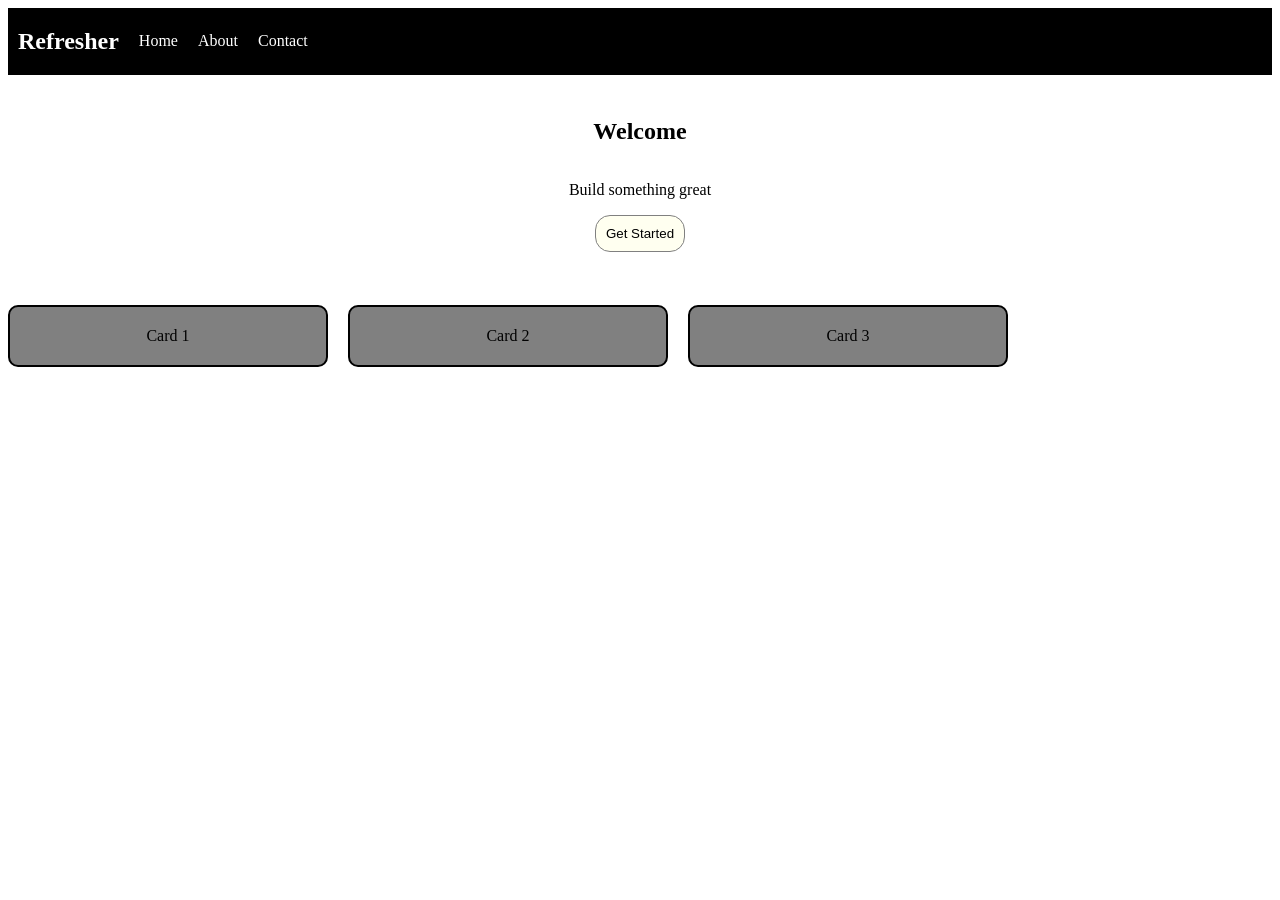
==== index.html @ ae72a5f6 "Renamed to index" ====
<html lang="en">
    <head>
        <meta charset="UTF-8">
        <title>Refresher for HTML and CSS</title>
        <link rel="stylesheet" href="style.css">
    </head>

    <body>
        <nav class="navbar">
            <h2>Refresher</h2>
            <div class="links">
                <a href="#">Home</a>
                <a href="#">About</a>
                <a href="#">Contact</a>
            </div>
        </nav>

        <section class="main">
            <h1>Welcome</h1>
            <p>Build something great</p>
            <button class="button">Get Started</button>
        </section>

        <section class="card-container">
            <div class="card">Card 1</div>
            <div class="card">Card 2</div>
            <div class="card">Card 3</div>
        </section>

    </body>
</html>
---- style.css ----
.navbar {
    background-color: black;
    padding-inline-start: 10px;
    display: flex;
    color: white;
    flex-direction: row;
    align-items: center;
    gap: 20px;
}

.links {
    display: flex;
    gap: 20px;
}

a {
    color: inherit;
    text-decoration: none;
}

.main {
    min-height: 200px;
    display: flex;
    flex-direction: column;
    justify-content: center;
    align-items: center;
}

.card-container {
    width: 90%;
    max-width: 1000px;
    margin-top: 30px;
    display: grid;
    grid-template-columns: 1fr;
    gap: 20px;
}

.card {
    padding: 20px;
    border: 2px solid black;
    border-radius: 10px;
    background-color: grey;
    text-align: center;
}

@media (min-width: 768px) {
    .card-container {
        grid-template-columns: repeat(3, 1fr);
    }
}

.button {
    background-color: ivory;
    cursor: pointer;
    border-radius: 15px;
    padding: 10px;
    border: 1px solid grey;
    transition: background-color 0.3s, box-shadow 0.4s;
}

.button:hover {
    background-color: lightblue;
    box-shadow: 0 5px 5px 0 rgba(0, 0, 0, 0.5);
}
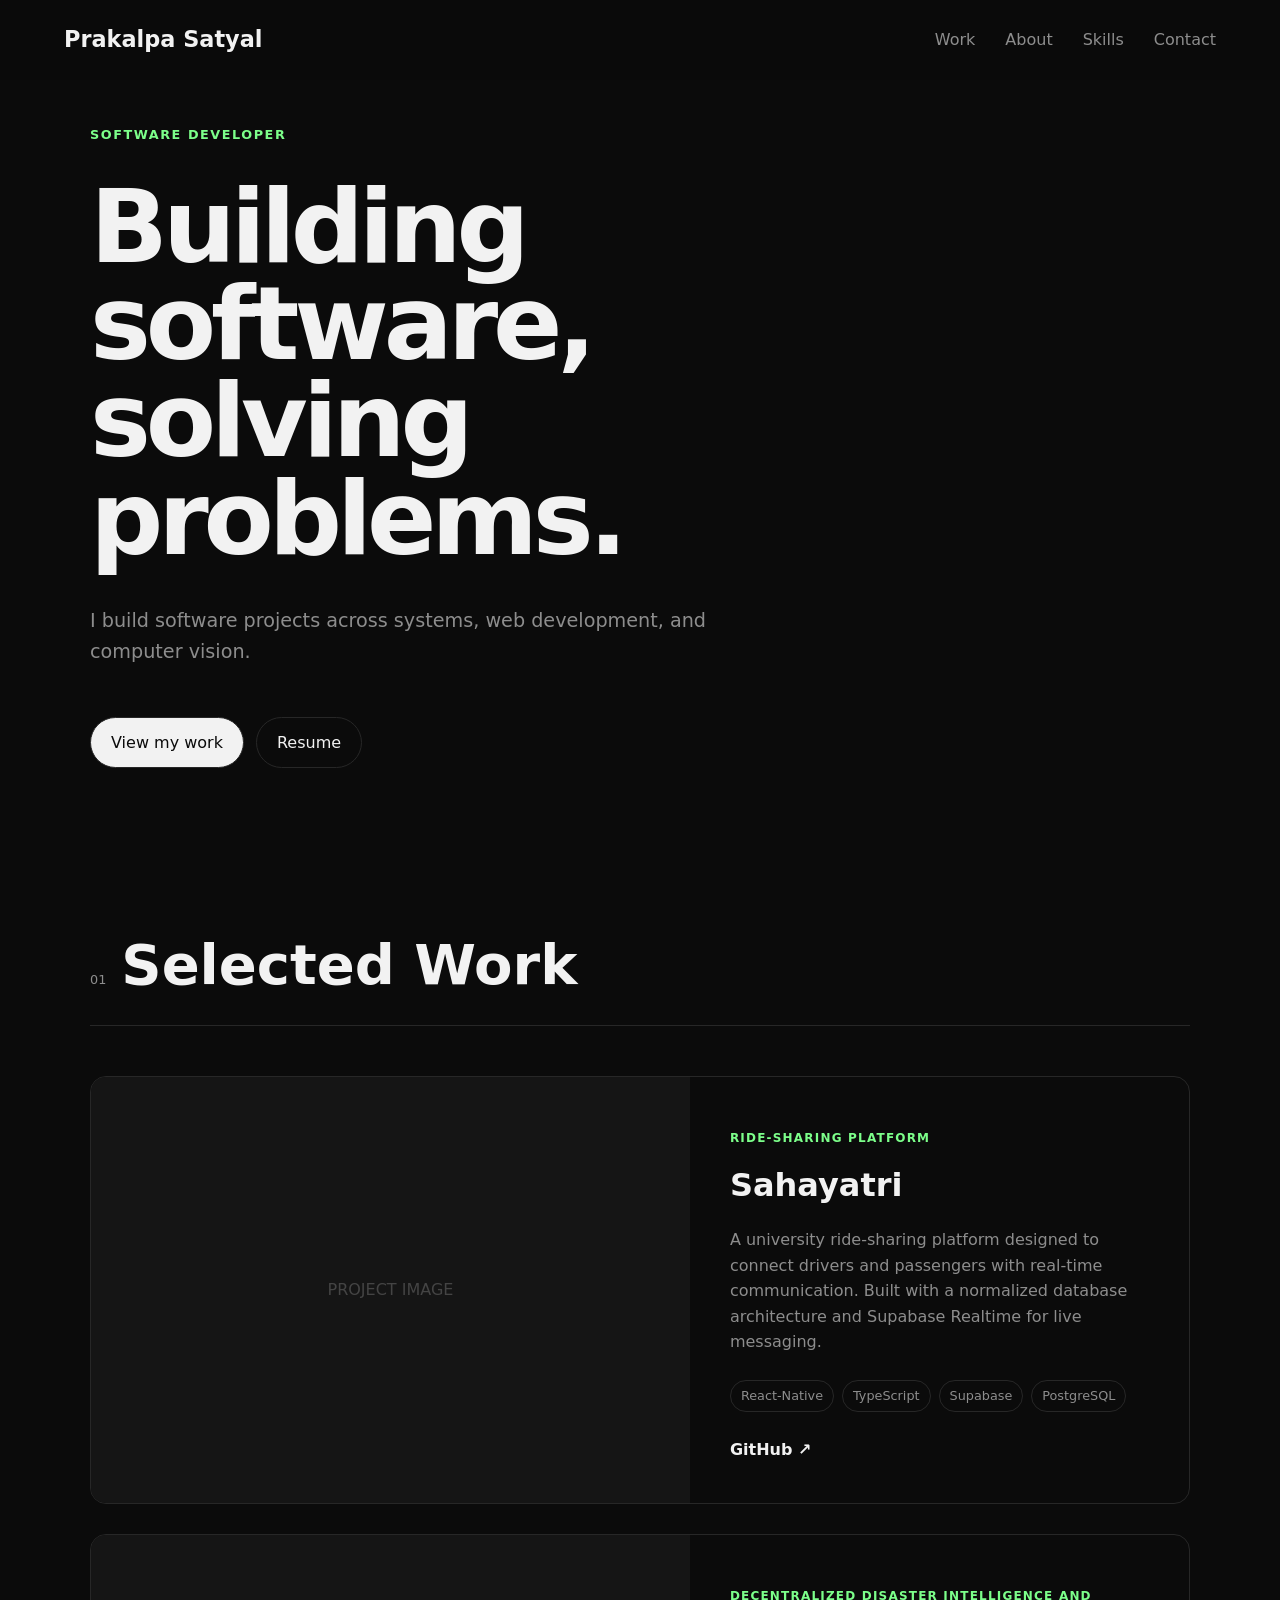
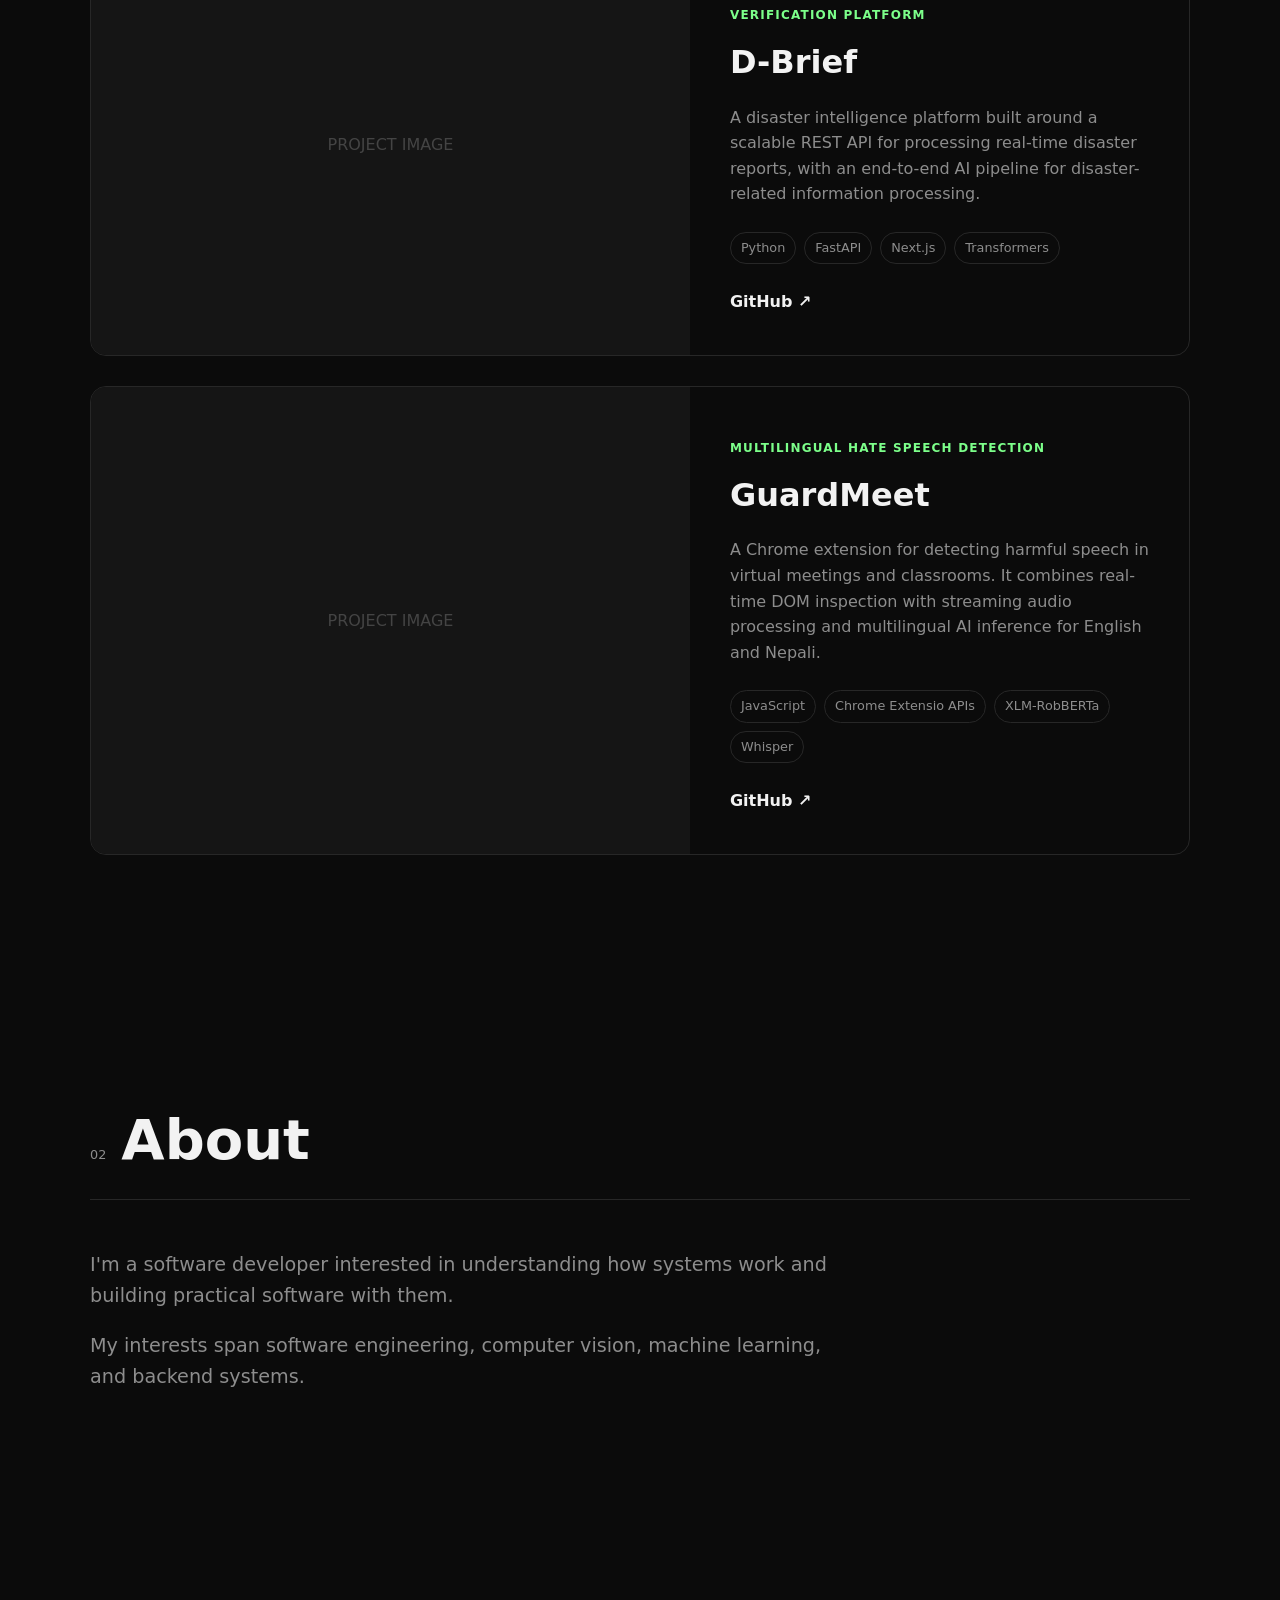
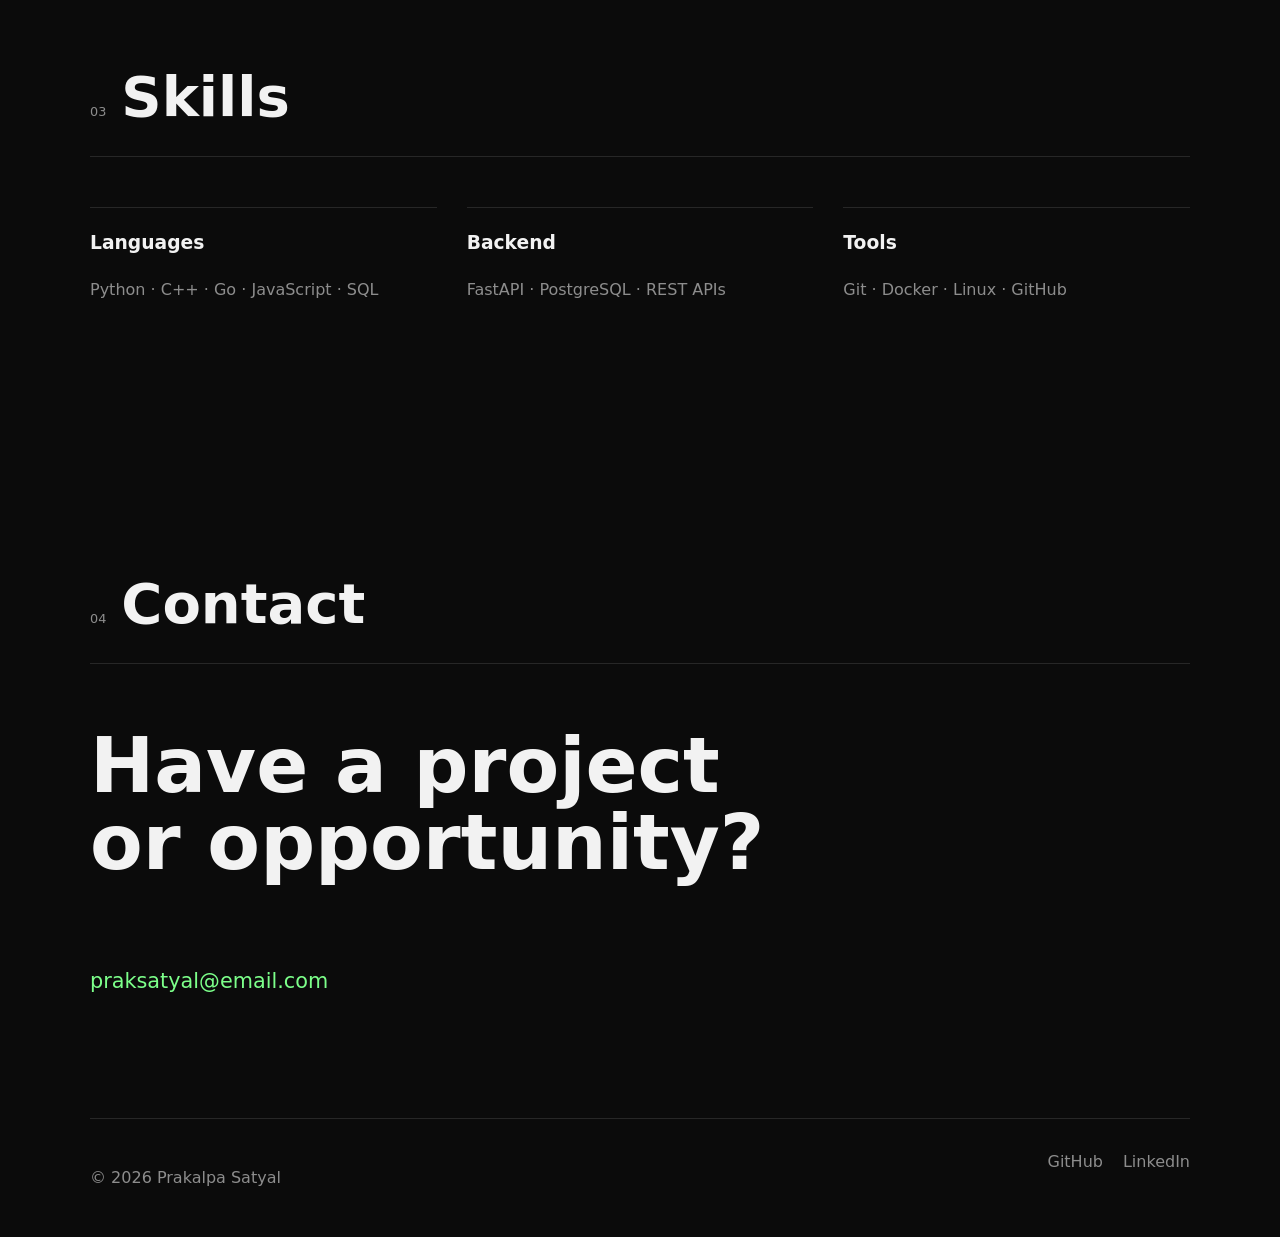
==== commit ac061fea: "Updated to match" ====
--- a/index.html
+++ b/index.html
@@ -1,31 +1,266 @@
+<!DOCTYPE html>
 <html lang="en">
-    <head>
-        <meta charset="UTF-8">
-        <title>Refresher for HTML and CSS</title>
-        <link rel="stylesheet" href="style.css">
-    </head>
-
-    <body>
-        <nav class="navbar">
-            <h2>Refresher</h2>
-            <div class="links">
-                <a href="#">Home</a>
-                <a href="#">About</a>
-                <a href="#">Contact</a>
-            </div>
+<head>
+    <meta charset="UTF-8">
+    <meta
+        name="viewport"
+        content="width=device-width, initial-scale=1.0"
+    >
+
+    <meta
+        name="description"
+        content="Prakalpa's personal portfolio."
+    >
+
+    <title>Portfolio</title>
+
+    <link rel="stylesheet" href="style.css">
+    <script src="script.js" defer></script>
+</head>
+
+<body>
+
+    <header class="navbar">
+        <a href="#" class="logo">Prakalpa Satyal</a>
+
+        <nav>
+            <a href="#work">Work</a>
+            <a href="#about">About</a>
+            <a href="#skills">Skills</a>
+            <a href="#contact">Contact</a>
         </nav>
-
-        <section class="main">
-            <h1>Welcome</h1>
-            <p>Build something great</p>
-            <button class="button">Get Started</button>
-        </section>
-
-        <section class="card-container">
-            <div class="card">Card 1</div>
-            <div class="card">Card 2</div>
-            <div class="card">Card 3</div>
-        </section>
-
-    </body>
-</html>
+    </header>
+
+
+    <main>
+
+        <section class="hero">
+            <p class="eyebrow">SOFTWARE DEVELOPER</p>
+
+            <h1>
+                Building software,
+                solving problems.
+            </h1>
+
+            <p class="hero-description">
+                I build software projects across systems,
+                web development, and computer vision.
+            </p>
+
+            <div class="hero-actions">
+                <a href="#work" class="button primary">
+                    View my work
+                </a>
+
+                <a href="resume.pdf" class="button">
+                    Resume
+                </a>
+            </div>
+        </section>
+
+        <section id="work" class="section">
+
+            <div class="section-heading">
+                <span>01</span>
+                <h2>Selected Work</h2>
+            </div>
+
+            <div class="projects">
+
+                <article class="project">
+
+                    <div class="project-image">
+                        <span>PROJECT IMAGE</span>
+                    </div>
+
+                    <div class="project-content">
+
+                        <p class="project-type">
+                            RIDE-SHARING PLATFORM
+                        </p>
+
+                        <h3>Sahayatri</h3>
+
+                        <p>
+                            A university ride-sharing platform designed to connect drivers 
+                            and passengers with real-time communication. Built with a normalized 
+                            database architecture and Supabase Realtime for live messaging.
+                        </p>
+
+                        <div class="tags">
+                            <span>React-Native</span>
+                            <span>TypeScript</span>
+                            <span>Supabase</span>
+                            <span>PostgreSQL</span>
+                        </div>
+
+                        <div class="project-links">
+                            <a href="#">GitHub ↗</a>
+                        </div>
+
+                    </div>
+
+                </article>
+
+
+                <article class="project">
+
+                    <div class="project-image">
+                        <span>PROJECT IMAGE</span>
+                    </div>
+
+                    <div class="project-content">
+
+                        <p class="project-type">
+                            DECENTRALIZED DISASTER INTELLIGENCE AND VERIFICATION PLATFORM
+                        </p>
+
+                        <h3>D-Brief</h3>
+
+                        <p>
+                            A disaster intelligence platform built around a scalable REST API 
+                            for processing real-time disaster reports, with an end-to-end 
+                            AI pipeline for disaster-related information processing.
+                        </p>
+
+                        <div class="tags">
+                            <span>Python</span>
+                            <span>FastAPI</span>
+                            <span>Next.js</span>
+                            <span>Transformers</span>
+                        </div>
+
+                        <div class="project-links">
+                            <a href="#">GitHub ↗</a>
+                        </div>
+
+                    </div>
+
+                </article>
+
+                <article class="project">
+
+                    <div class="project-image">
+                        <span>PROJECT IMAGE</span>
+                    </div>
+
+                    <div class="project-content">
+
+                        <p class="project-type">
+                            MULTILINGUAL HATE SPEECH DETECTION
+                        </p>
+
+                        <h3>GuardMeet</h3>
+
+                        <p>
+                            A Chrome extension for detecting harmful speech in virtual meetings 
+                            and classrooms. It combines real-time DOM inspection with streaming 
+                            audio processing and multilingual AI inference for English and Nepali.
+                        </p>
+
+                        <div class="tags">
+                            <span>JavaScript</span>
+                            <span>Chrome Extensio APIs</span>
+                            <span>XLM-RobBERTa</span>
+                            <span>Whisper</span>
+                        </div>
+
+                        <div class="project-links">
+                            <a href="#">GitHub ↗</a>
+                        </div>
+
+                    </div>
+
+                </article>
+
+            </div>
+        </section>
+
+        <section id="about" class="section about">
+
+            <div class="section-heading">
+                <span>02</span>
+                <h2>About</h2>
+            </div>
+
+            <div class="about-content">
+
+                <p>
+                    I'm a software developer interested in
+                    understanding how systems work and building
+                    practical software with them.
+                </p>
+
+                <p>
+                    My interests span software engineering,
+                    computer vision, machine learning, and
+                    backend systems.
+                </p>
+
+            </div>
+
+        </section>
+
+        <section id="skills" class="section">
+
+            <div class="section-heading">
+                <span>03</span>
+                <h2>Skills</h2>
+            </div>
+
+            <div class="skills">
+
+                <div>
+                    <h3>Languages</h3>
+                    <p>Python · C++ · Go · JavaScript · SQL</p>
+                </div>
+
+                <div>
+                    <h3>Backend</h3>
+                    <p>FastAPI · PostgreSQL · REST APIs</p>
+                </div>
+
+                <div>
+                    <h3>Tools</h3>
+                    <p>Git · Docker · Linux · GitHub</p>
+                </div>
+
+            </div>
+
+        </section>
+
+        <section id="contact" class="section contact">
+
+            <div class="section-heading">
+                <span>04</span>
+                <h2>Contact</h2>
+            </div>
+
+            <h2 class="contact-title">
+                Have a project
+                or opportunity?
+            </h2>
+
+            <a
+                class="contact-email"
+                href="mailto:praksatyal@email.com"
+            >
+                praksatyal@email.com
+            </a>
+
+        </section>
+
+    </main>
+
+
+    <footer>
+        <p>© 2026 Prakalpa Satyal</p>
+
+        <div>
+            <a href="#">GitHub</a>
+            <a href="#">LinkedIn</a>
+        </div>
+    </footer>
+
+</body>
+</html>
--- a/style.css
+++ b/style.css
@@ -1,16 +1,34 @@
-.navbar {
-    background-color: black;
-    padding-inline-start: 10px;
-    display: flex;
-    color: white;
-    flex-direction: row;
-    align-items: center;
-    gap: 20px;
-}
-
-.links {
-    display: flex;
-    gap: 20px;
+* {
+    box-sizing: border-box;
+}
+
+html {
+    scroll-behavior: smooth;
+}
+
+body {
+    margin: 0;
+
+    background: #0b0b0b;
+    color: #f2f2f2;
+
+    font-family:
+        Inter,
+        system-ui,
+        -apple-system,
+        BlinkMacSystemFont,
+        "Segoe UI",
+        sans-serif;
+
+    line-height: 1.6;
+}
+
+:root {
+    --bg: #0b0b0b;
+    --text: #f2f2f2;
+    --muted: #8d8d8d;
+    --border: #272727;
+    --accent: #7cff8a;
 }
 
 a {
@@ -18,47 +36,319 @@
     text-decoration: none;
 }
 
-.main {
-    min-height: 200px;
+a:hover {
+    color: var(--accent);
+}
+
+main {
+    width: min(1100px, 90%);
+    margin: 0 auto;
+    padding-top: 80px;
+}
+
+.section {
+    padding: 120px 0;
+}
+
+.navbar {
+    position: fixed;
+    top: 0;
+    left: 0;
+    width: 100%;
+    margin: 0 auto;
+
+    z-index: 1000;
+    min-height: 80px;
+    padding: 0 5%;
+
+    background: rgba(11, 11, 11, 0.85);
+    backdrop-filter: blur(10px);
+
+    transition: transform 0.3s ease;
+
+    display: flex;
+    justify-content: space-between;
+    align-items: center;
+}
+
+.navbar-hidden {
+    transform: translateY(-100%);
+}
+
+.logo {
+    font-size: 1.4rem;
+    font-weight: 700;
+}
+
+.navbar nav {
+    display: flex;
+    gap: 30px;
+
+    color: var(--muted);
+}
+
+.hero {
+    min-height: 80vh;
+
     display: flex;
     flex-direction: column;
     justify-content: center;
-    align-items: center;
-}
-
-.card-container {
-    width: 90%;
-    max-width: 1000px;
+
+    max-width: 850px;
+}
+
+.eyebrow {
+    color: var(--accent);
+
+    font-size: 0.8rem;
+    font-weight: 700;
+
+    letter-spacing: 0.12em;
+}
+
+.hero h1 {
+    margin: 20px 0;
+
+    max-width: 850px;
+
+    font-size: clamp(3rem, 8vw, 7rem);
+    line-height: 0.95;
+    letter-spacing: -0.05em;
+}
+
+.hero-description {
+    max-width: 650px;
+
+    color: var(--muted);
+
+    font-size: 1.2rem;
+}
+
+.hero-actions {
+    display: flex;
+    gap: 12px;
+
     margin-top: 30px;
+}
+
+.button {
+    padding: 12px 20px;
+
+    border: 1px solid var(--border);
+    border-radius: 999px;
+
+    transition:
+        transform 0.2s ease,
+        border-color 0.2s ease,
+        background-color 0.2s ease;
+}
+
+.button:hover {
+    transform: translateY(-2px);
+    border-color: var(--accent);
+}
+
+.button.primary {
+    background: var(--text);
+    color: var(--bg);
+}
+
+.section-heading {
+    display: flex;
+    align-items: baseline;
+    gap: 15px;
+
+    margin-bottom: 50px;
+
+    border-bottom: 1px solid var(--border);
+    padding-bottom: 15px;
+}
+
+.section-heading span {
+    color: var(--muted);
+    font-size: 0.8rem;
+}
+
+.section-heading h2 {
+    margin: 0;
+
+    font-size: clamp(2rem, 5vw, 3.5rem);
+}
+
+.projects {
     display: grid;
-    grid-template-columns: 1fr;
+    gap: 30px;
+}
+
+.project {
+    display: grid;
+    grid-template-columns: 1.2fr 1fr;
+
+    border: 1px solid var(--border);
+    border-radius: 16px;
+
+    overflow: hidden;
+
+    transition:
+        transform 0.25s ease,
+        border-color 0.25s ease;
+}
+
+.project:hover {
+    transform: translateY(-5px);
+    border-color: #444;
+}
+
+.project-image {
+    min-height: 350px;
+
+    display: grid;
+    place-items: center;
+
+    background: #151515;
+    color: #444;
+}
+
+.project-content {
+    padding: 40px;
+}
+
+.project-type {
+    color: var(--accent);
+
+    font-size: 0.75rem;
+    font-weight: 700;
+
+    letter-spacing: 0.1em;
+}
+
+.project h3 {
+    margin: 10px 0;
+
+    font-size: 2rem;
+}
+
+.project-content > p:not(.project-type) {
+    color: var(--muted);
+}
+
+.tags {
+    display: flex;
+    flex-wrap: wrap;
+    gap: 8px;
+
+    margin: 25px 0;
+}
+
+.tags span {
+    padding: 5px 10px;
+
+    border: 1px solid var(--border);
+    border-radius: 999px;
+
+    color: var(--muted);
+
+    font-size: 0.8rem;
+}
+
+.project-links {
+    display: flex;
     gap: 20px;
-}
-
-.card {
-    padding: 20px;
-    border: 2px solid black;
-    border-radius: 10px;
-    background-color: grey;
-    text-align: center;
-}
-
-@media (min-width: 768px) {
-    .card-container {
-        grid-template-columns: repeat(3, 1fr);
-    }
-}
-
-.button {
-    background-color: ivory;
-    cursor: pointer;
-    border-radius: 15px;
-    padding: 10px;
-    border: 1px solid grey;
-    transition: background-color 0.3s, box-shadow 0.4s;
-}
-
-.button:hover {
-    background-color: lightblue;
-    box-shadow: 0 5px 5px 0 rgba(0, 0, 0, 0.5);
-}
+
+    font-weight: 600;
+}
+
+.about-content {
+    max-width: 750px;
+
+    color: var(--muted);
+    font-size: 1.2rem;
+}
+
+.skills {
+    display: grid;
+    grid-template-columns: repeat(3, 1fr);
+    gap: 30px;
+}
+
+.skills > div {
+    padding-top: 20px;
+
+    border-top: 1px solid var(--border);
+}
+
+.skills h3 {
+    margin-top: 0;
+}
+
+.skills p {
+    color: var(--muted);
+}
+
+.contact-title {
+    max-width: 700px;
+
+    font-size: clamp(2.5rem, 6vw, 5rem);
+    line-height: 1;
+}
+
+.contact-email {
+    display: inline-block;
+
+    margin-top: 20px;
+
+    font-size: 1.3rem;
+    color: var(--accent);
+}
+
+footer {
+    width: min(1100px, 90%);
+    margin: 0 auto;
+
+    padding: 30px 0;
+
+    border-top: 1px solid var(--border);
+
+    display: flex;
+    justify-content: space-between;
+
+    color: var(--muted);
+}
+
+footer div {
+    display: flex;
+    gap: 20px;
+}
+
+@media (max-width: 700px) {
+
+    .navbar nav {
+        gap: 12px;
+        font-size: 0.9rem;
+    }
+
+    .hero {
+        min-height: 70vh;
+    }
+
+    .hero h1 {
+        font-size: clamp(3rem, 14vw, 5rem);
+    }
+
+    .project {
+        grid-template-columns: 1fr;
+    }
+
+    .project-image {
+        min-height: 220px;
+    }
+
+    .skills {
+        grid-template-columns: 1fr;
+    }
+
+    footer {
+        flex-direction: column;
+        gap: 20px;
+    }
+}
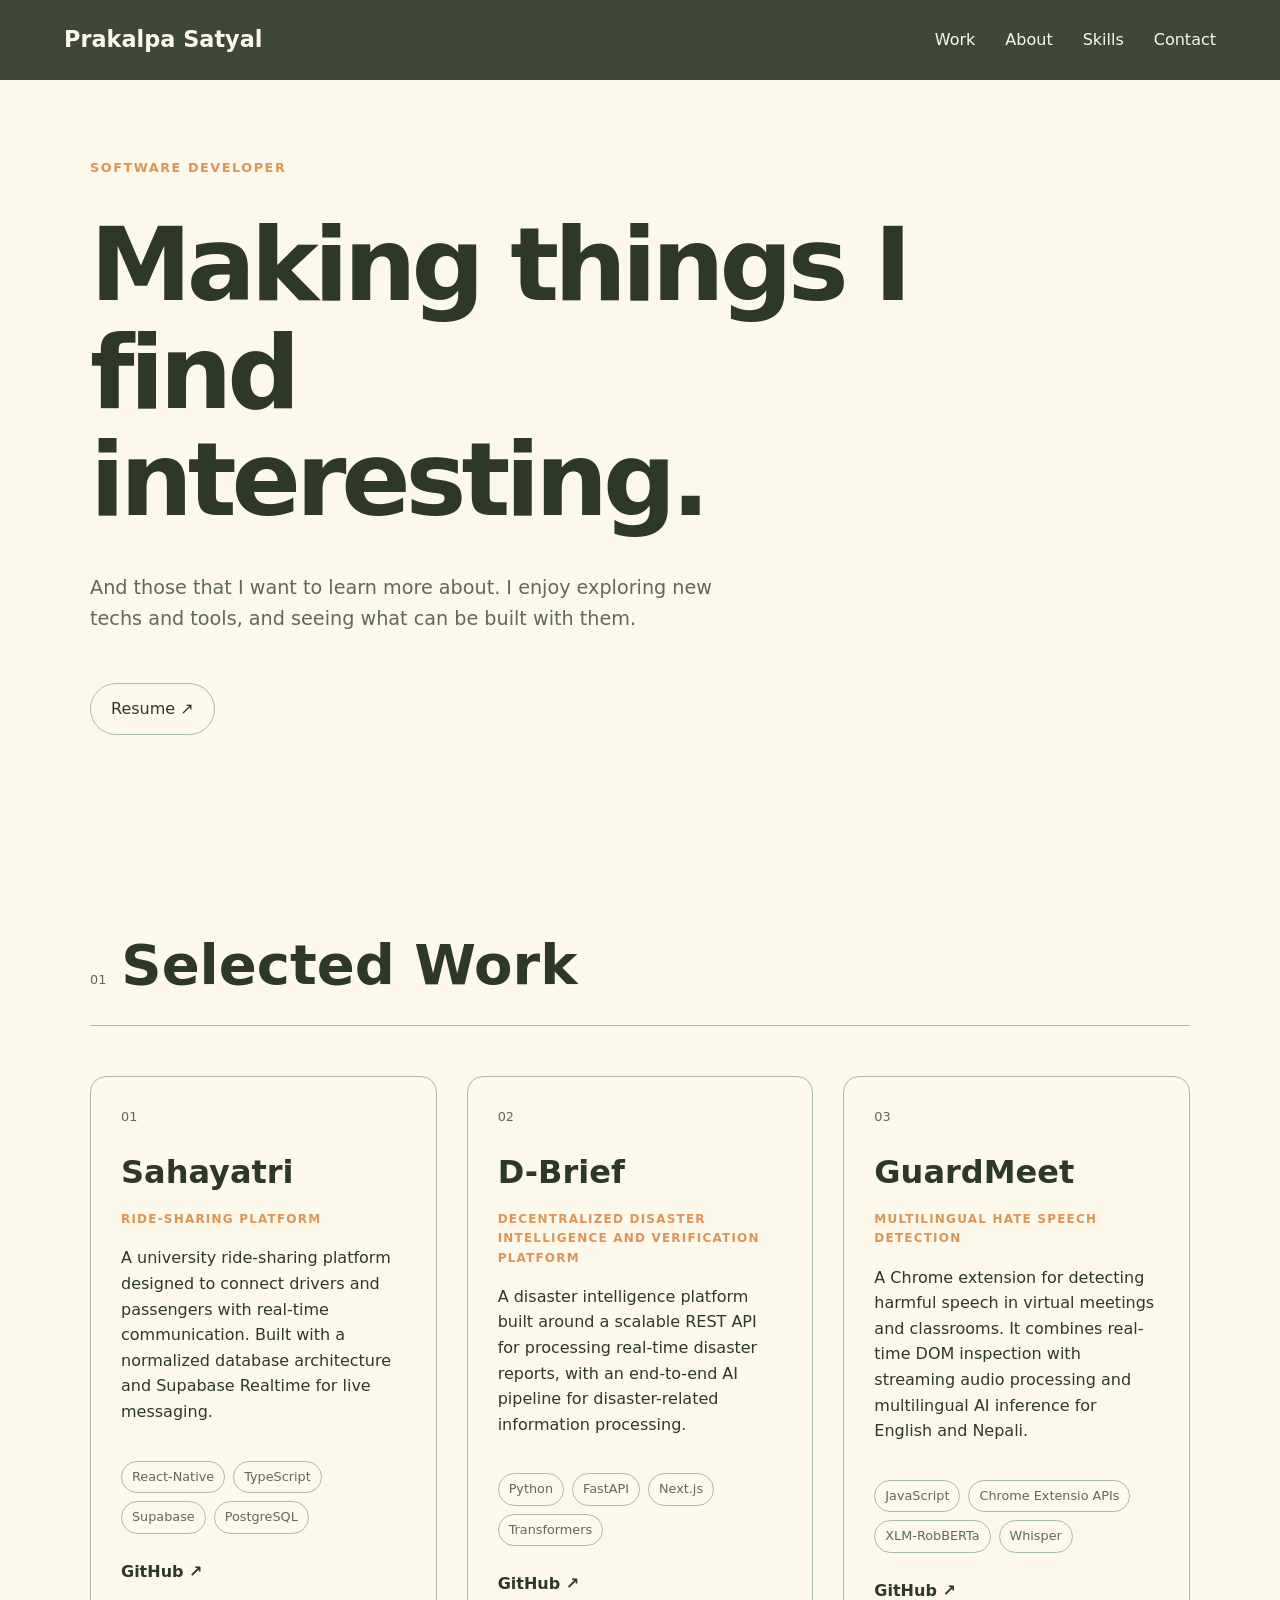
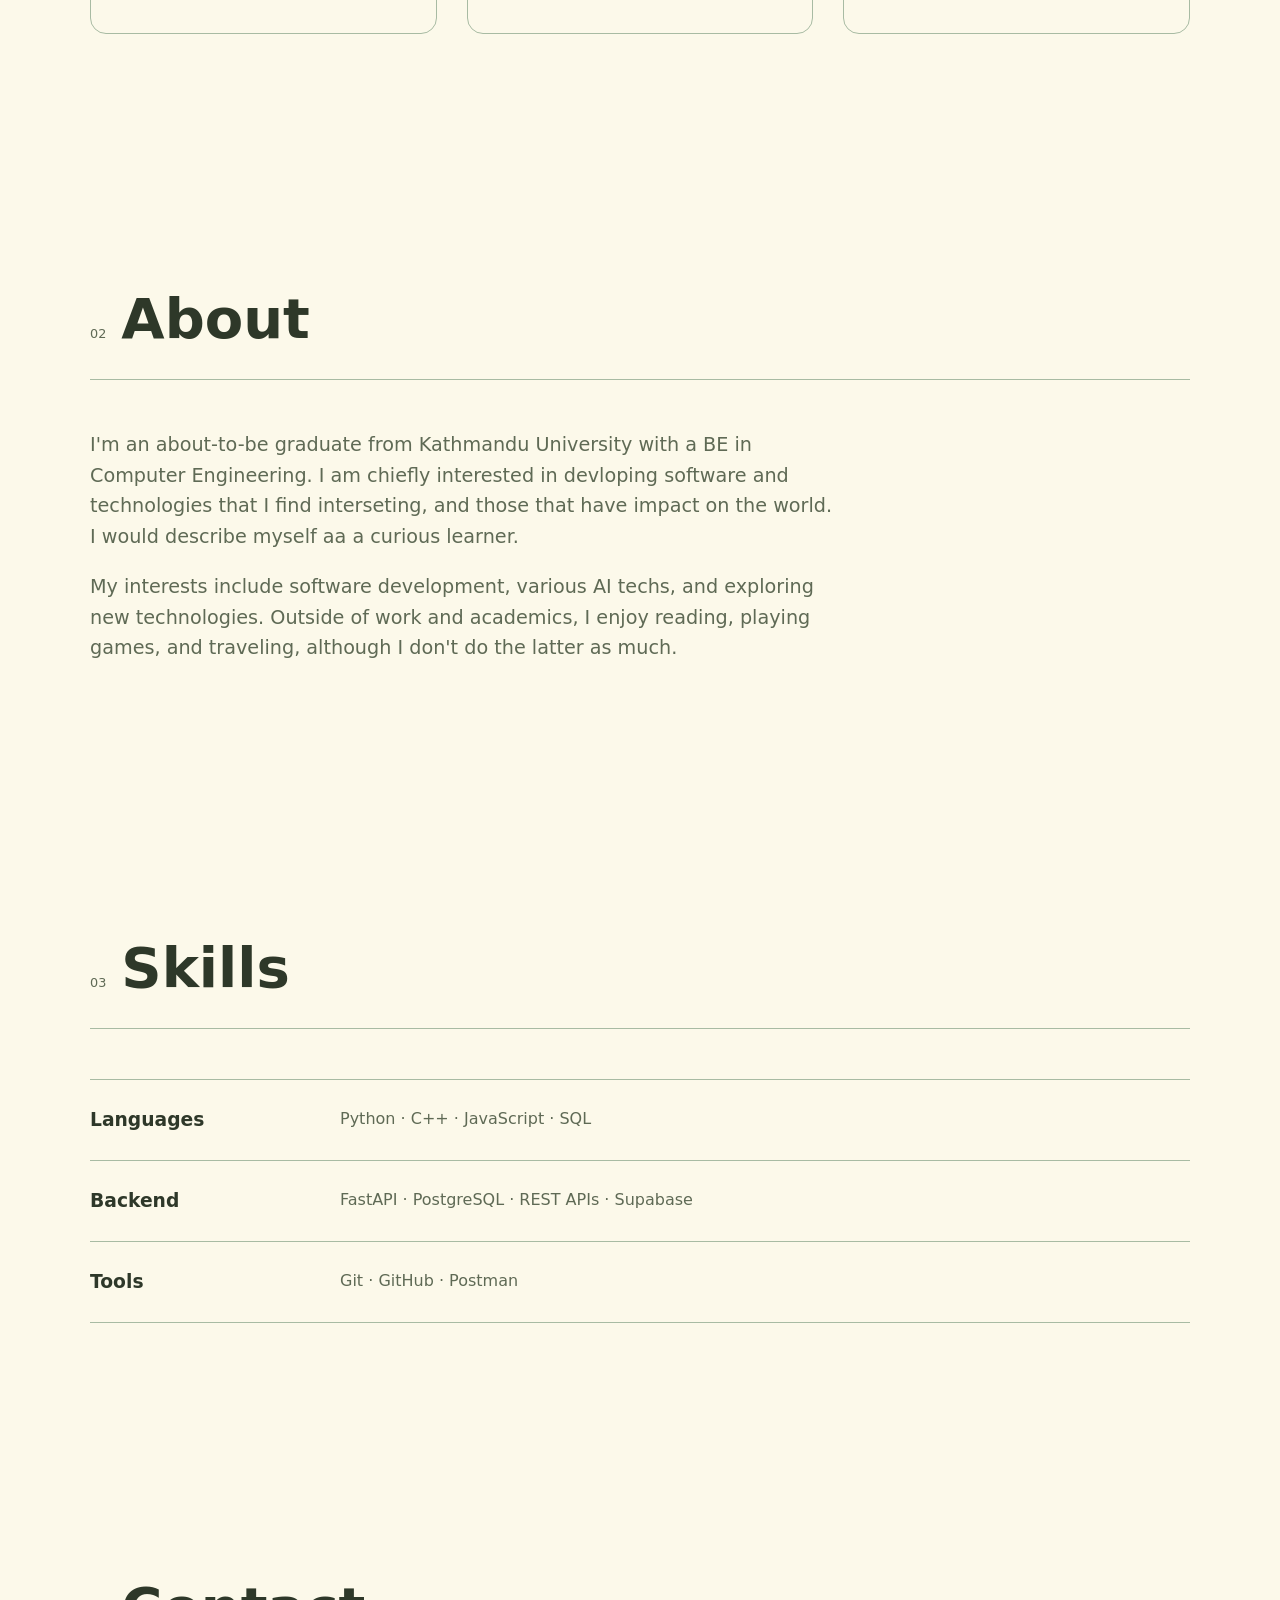
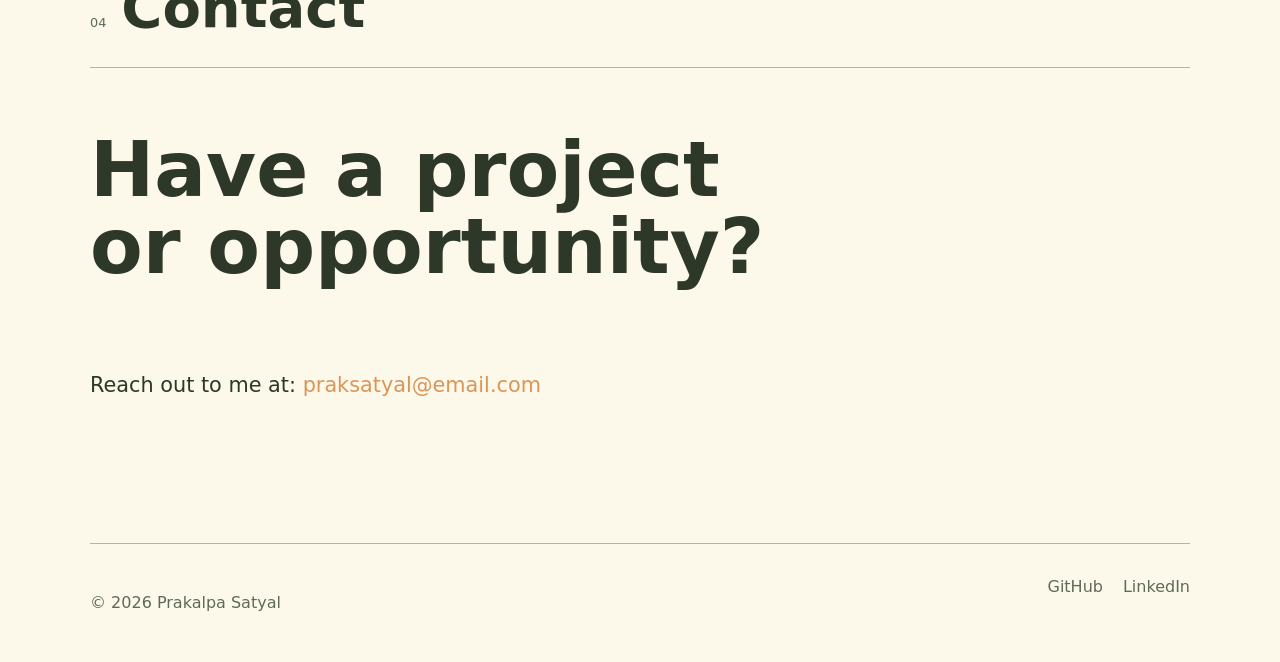
==== commit 6df0e1e8: "Update and cleanup" ====
--- a/index.html
+++ b/index.html
@@ -38,22 +38,17 @@
             <p class="eyebrow">SOFTWARE DEVELOPER</p>
 
             <h1>
-                Building software,
-                solving problems.
+                Making things I find interesting.
             </h1>
 
             <p class="hero-description">
-                I build software projects across systems,
-                web development, and computer vision.
+                And those that I want to learn more about. I enjoy exploring new techs and tools,
+                and seeing what can be built with them. 
             </p>
 
             <div class="hero-actions">
-                <a href="#work" class="button primary">
-                    View my work
-                </a>
-
-                <a href="resume.pdf" class="button">
-                    Resume
+                <a href="assets/resume.pdf" class="button" target="_blank" rel="noopener noreferrer">
+                    Resume &#8599;
                 </a>
             </div>
         </section>
@@ -69,17 +64,15 @@
 
                 <article class="project">
 
-                    <div class="project-image">
-                        <span>PROJECT IMAGE</span>
-                    </div>
-
                     <div class="project-content">
+
+                        <p class="project-number">01</p>
+
+                        <h3>Sahayatri</h3>
 
                         <p class="project-type">
                             RIDE-SHARING PLATFORM
                         </p>
-
-                        <h3>Sahayatri</h3>
 
                         <p>
                             A university ride-sharing platform designed to connect drivers 
@@ -87,16 +80,16 @@
                             database architecture and Supabase Realtime for live messaging.
                         </p>
 
-                        <div class="tags">
+                        <div class="project-tech"">
                             <span>React-Native</span>
                             <span>TypeScript</span>
                             <span>Supabase</span>
                             <span>PostgreSQL</span>
                         </div>
 
-                        <div class="project-links">
-                            <a href="#">GitHub ↗</a>
-                        </div>
+                        <a href="#" class="project-link">
+                            GitHub ↗
+                        </a>
 
                     </div>
 
@@ -105,17 +98,15 @@
 
                 <article class="project">
 
-                    <div class="project-image">
-                        <span>PROJECT IMAGE</span>
-                    </div>
-
                     <div class="project-content">
+
+                        <p class="project-number">02</p>
+
+                        <h3>D-Brief</h3>
 
                         <p class="project-type">
                             DECENTRALIZED DISASTER INTELLIGENCE AND VERIFICATION PLATFORM
                         </p>
-
-                        <h3>D-Brief</h3>
 
                         <p>
                             A disaster intelligence platform built around a scalable REST API 
@@ -123,16 +114,16 @@
                             AI pipeline for disaster-related information processing.
                         </p>
 
-                        <div class="tags">
+                        <div class="project-tech">
                             <span>Python</span>
                             <span>FastAPI</span>
                             <span>Next.js</span>
                             <span>Transformers</span>
                         </div>
 
-                        <div class="project-links">
-                            <a href="#">GitHub ↗</a>
-                        </div>
+                        <a href="#" class="project-link">
+                            GitHub ↗
+                        </a>
 
                     </div>
 
@@ -140,17 +131,15 @@
 
                 <article class="project">
 
-                    <div class="project-image">
-                        <span>PROJECT IMAGE</span>
-                    </div>
-
                     <div class="project-content">
+                        
+                        <p class="project-number">03</p>
+                        
+                        <h3>GuardMeet</h3>
 
                         <p class="project-type">
                             MULTILINGUAL HATE SPEECH DETECTION
                         </p>
-
-                        <h3>GuardMeet</h3>
 
                         <p>
                             A Chrome extension for detecting harmful speech in virtual meetings 
@@ -158,16 +147,16 @@
                             audio processing and multilingual AI inference for English and Nepali.
                         </p>
 
-                        <div class="tags">
+                        <div class="project-tech">
                             <span>JavaScript</span>
                             <span>Chrome Extensio APIs</span>
                             <span>XLM-RobBERTa</span>
                             <span>Whisper</span>
                         </div>
 
-                        <div class="project-links">
-                            <a href="#">GitHub ↗</a>
-                        </div>
+                        <a href="#" class="project-link">
+                            GitHub ↗
+                        </a>
 
                     </div>
 
@@ -186,15 +175,15 @@
             <div class="about-content">
 
                 <p>
-                    I'm a software developer interested in
-                    understanding how systems work and building
-                    practical software with them.
+                    I'm an about-to-be graduate from Kathmandu University with a BE in Computer Engineering.
+                    I am chiefly interested in devloping software and technologies that I find interseting,
+                    and those that have impact on the world. I would describe myself aa a curious learner. 
                 </p>
 
                 <p>
-                    My interests span software engineering,
-                    computer vision, machine learning, and
-                    backend systems.
+                    My interests include software development, various AI techs, and exploring new technologies.
+                    Outside of work and academics, I enjoy reading, playing games, and traveling, although I don't
+                    do the latter as much.
                 </p>
 
             </div>
@@ -212,17 +201,17 @@
 
                 <div>
                     <h3>Languages</h3>
-                    <p>Python · C++ · Go · JavaScript · SQL</p>
+                    <p>Python · C++ · JavaScript · SQL</p>
                 </div>
 
                 <div>
                     <h3>Backend</h3>
-                    <p>FastAPI · PostgreSQL · REST APIs</p>
+                    <p>FastAPI · PostgreSQL · REST APIs · Supabase</p>
                 </div>
 
                 <div>
                     <h3>Tools</h3>
-                    <p>Git · Docker · Linux · GitHub</p>
+                    <p>Git · GitHub · Postman</p>
                 </div>
 
             </div>
@@ -241,12 +230,11 @@
                 or opportunity?
             </h2>
 
-            <a
-                class="contact-email"
-                href="mailto:praksatyal@email.com"
-            >
+            <p class="contact-text"> Reach out to me at:
+            <a class="contact-email" href="mailto:praksatyal@email.com">
                 praksatyal@email.com
             </a>
+            </p>
 
         </section>
 
--- a/style.css
+++ b/style.css
@@ -6,11 +6,23 @@
     scroll-behavior: smooth;
 }
 
+:root {
+    --bg: #FCF9EA;
+    --text: #2E3829;
+    --muted: #5F6A55;
+    --border: #A8BBA3;
+    --accent: #DB9558;
+    --accent-2: #97A87A;
+
+    --nav-bg: rgba(46, 56, 41, 0.92);
+    --nav-text: #FCF9EA;
+}
+
 body {
     margin: 0;
 
-    background: #0b0b0b;
-    color: #f2f2f2;
+    background: var(--bg);
+    color: var(--text);
 
     font-family:
         Inter,
@@ -23,14 +35,6 @@
     line-height: 1.6;
 }
 
-:root {
-    --bg: #0b0b0b;
-    --text: #f2f2f2;
-    --muted: #8d8d8d;
-    --border: #272727;
-    --accent: #7cff8a;
-}
-
 a {
     color: inherit;
     text-decoration: none;
@@ -61,7 +65,7 @@
     min-height: 80px;
     padding: 0 5%;
 
-    background: rgba(11, 11, 11, 0.85);
+    background: var(--nav-bg);
     backdrop-filter: blur(10px);
 
     transition: transform 0.3s ease;
@@ -69,6 +73,14 @@
     display: flex;
     justify-content: space-between;
     align-items: center;
+}
+
+.navbar a {
+    color: var(--nav-text);
+}
+
+.navbar a:hover {
+    color: var(--accent);
 }
 
 .navbar-hidden {
@@ -112,7 +124,7 @@
     max-width: 850px;
 
     font-size: clamp(3rem, 8vw, 7rem);
-    line-height: 0.95;
+    line-height: 1.05;
     letter-spacing: -0.05em;
 }
 
@@ -177,42 +189,36 @@
 
 .projects {
     display: grid;
+    grid-template-columns: repeat(3, 1fr);
     gap: 30px;
 }
 
 .project {
-    display: grid;
-    grid-template-columns: 1.2fr 1fr;
+    padding: 30px;
 
     border: 1px solid var(--border);
     border-radius: 16px;
 
-    overflow: hidden;
+    display: flex;
+    flex-direction: column;
 
     transition:
         transform 0.25s ease,
         border-color 0.25s ease;
 }
 
+.project-number {
+    margin: 0 0 20px;
+    
+    color: var(--muted);
+    font-size: 0.8rem;
+}
+
 .project:hover {
     transform: translateY(-5px);
     border-color: #444;
 }
 
-.project-image {
-    min-height: 350px;
-
-    display: grid;
-    place-items: center;
-
-    background: #151515;
-    color: #444;
-}
-
-.project-content {
-    padding: 40px;
-}
-
 .project-type {
     color: var(--accent);
 
@@ -223,24 +229,25 @@
 }
 
 .project h3 {
-    margin: 10px 0;
+    margin: 0 0 5px;
 
     font-size: 2rem;
 }
 
-.project-content > p:not(.project-type) {
-    color: var(--muted);
-}
-
-.tags {
+.project > p:not(.project-number):not(.project-type) {
+    color: var(--muted);
+}
+
+.project-tech {
     display: flex;
     flex-wrap: wrap;
     gap: 8px;
 
-    margin: 25px 0;
-}
-
-.tags span {
+    margin-top: auto;
+    padding-top: 20px;
+}
+
+.project-tech span {
     padding: 5px 10px;
 
     border: 1px solid var(--border);
@@ -251,9 +258,9 @@
     font-size: 0.8rem;
 }
 
-.project-links {
-    display: flex;
-    gap: 20px;
+.project-link {
+    display: inline-block;
+    margin-top: 25px;
 
     font-weight: 600;
 }
@@ -266,22 +273,30 @@
 }
 
 .skills {
+    display: flex;
+    flex-direction: column;
+}
+
+.skills > div {
     display: grid;
-    grid-template-columns: repeat(3, 1fr);
-    gap: 30px;
-}
-
-.skills > div {
-    padding-top: 20px;
+    grid-template-columns: 250px 1fr;
+
+    padding: 25px 0;
 
     border-top: 1px solid var(--border);
 }
 
+.skills > div:last-child {
+    border-bottom: 1px solid var(--border);
+}
+
 .skills h3 {
-    margin-top: 0;
+    margin: 0;
 }
 
 .skills p {
+    margin: 0;
+    line-height: 1.8;
     color: var(--muted);
 }
 
@@ -292,12 +307,15 @@
     line-height: 1;
 }
 
+.contact-text {
+    display: inline-block;
+
+    margin-top: 20px;
+
+    font-size: 1.3rem;
+}
+
 .contact-email {
-    display: inline-block;
-
-    margin-top: 20px;
-
-    font-size: 1.3rem;
     color: var(--accent);
 }
 
@@ -343,8 +361,9 @@
         min-height: 220px;
     }
 
-    .skills {
+    .skills > div {
         grid-template-columns: 1fr;
+        gap: 8px;
     }
 
     footer {
